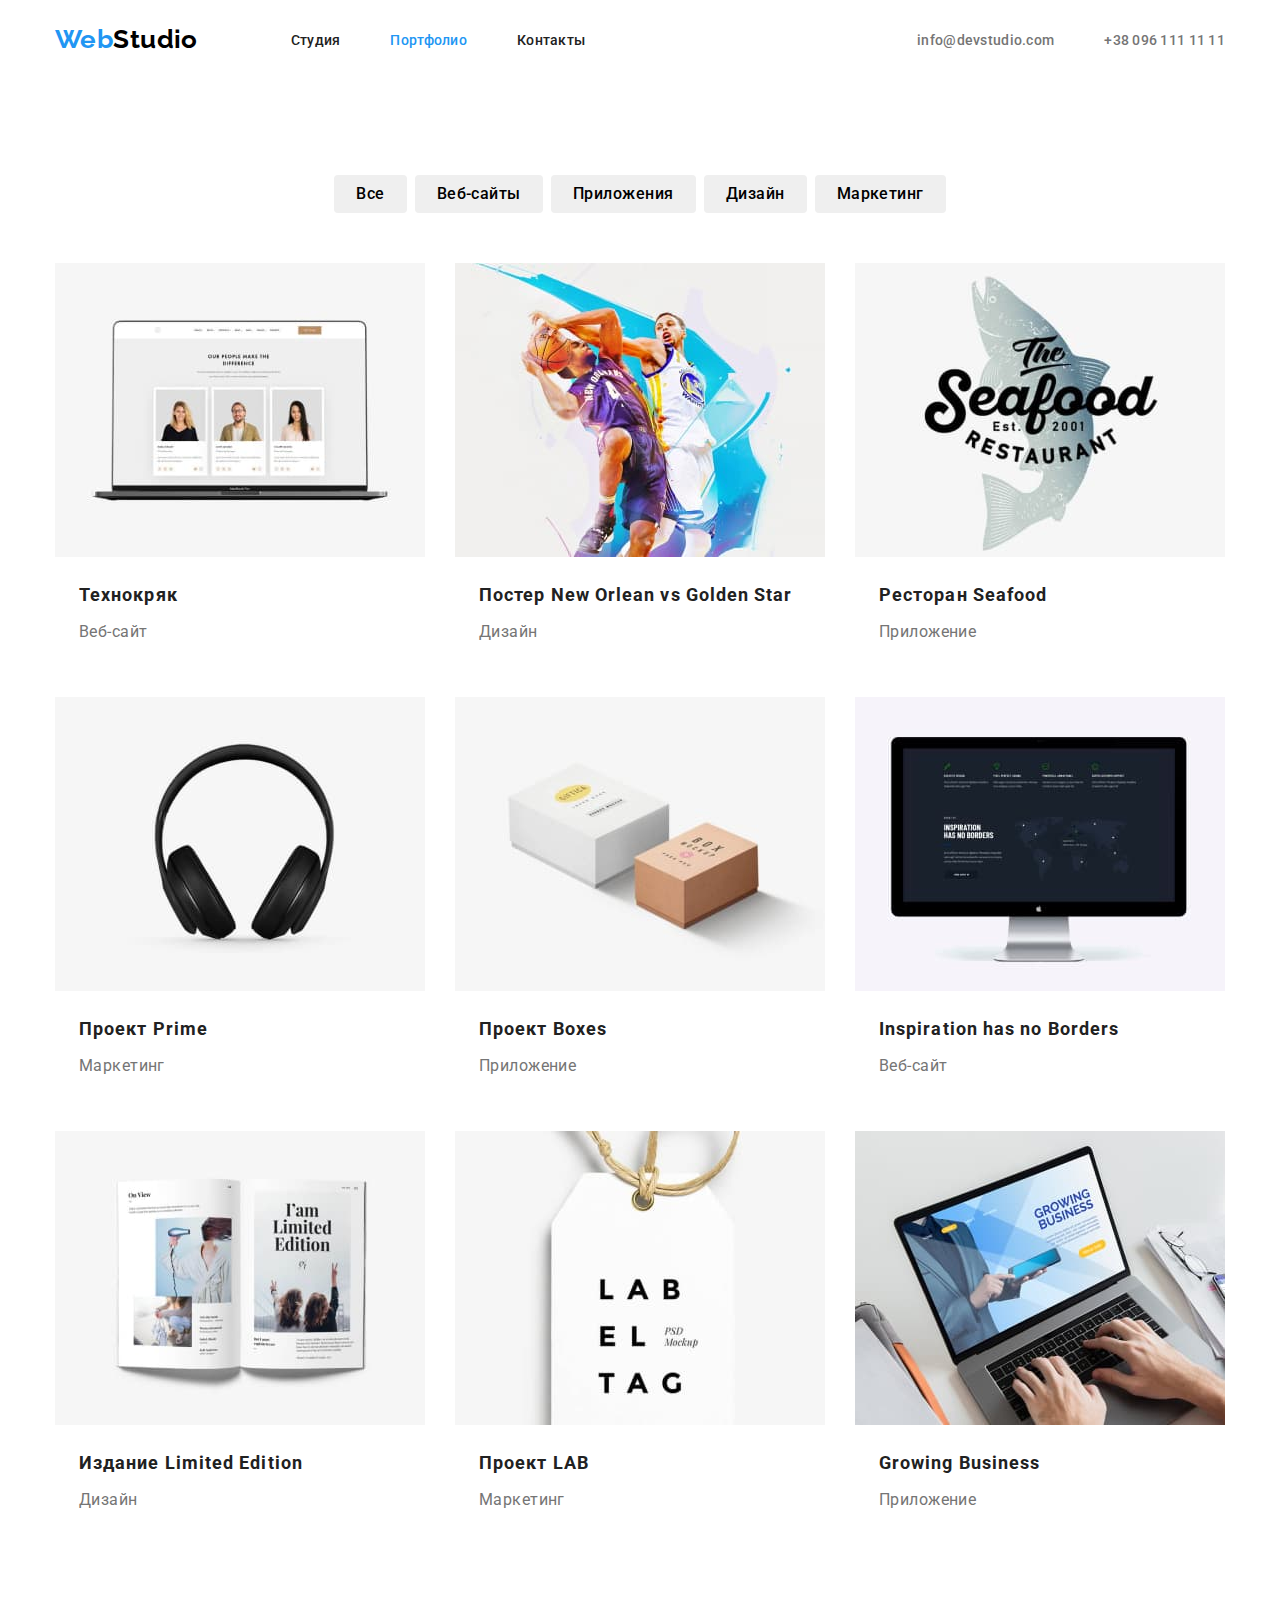
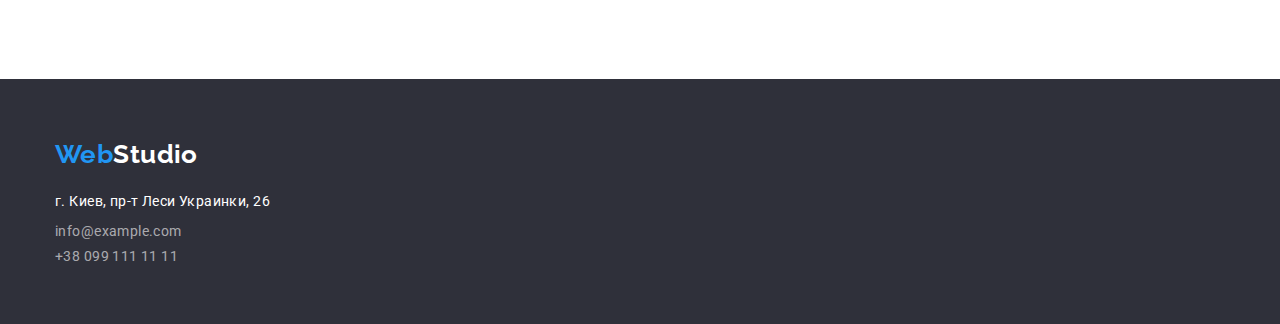
==== about.html @ 21d8de31 "Initial commit" ====
<!DOCTYPE html>
<html lang="ru">
  <head>
    <meta charset="UTF-8" />
    <meta http-equiv="X-UA-Compatible" content="IE=edge" />
    <meta name="viewport" content="width=device-width, initial-scale=1.0" />
    <title>WebStudio</title>
    <link rel="preconnect" href="https://fonts.googleapis.com" />
    <link rel="preconnect" href="https://fonts.gstatic.com" crossorigin />
    <link
      href="https://fonts.googleapis.com/css2?family=Raleway:wght@700&family=Roboto:wght@400;500;700&display=swap"
      rel="stylesheet"
    />
    <link rel="stylesheet" href="https://cdn.jsdelivr.net/npm/modern-normalize@1.1.0/modern-normalize.min.css">    <link rel="stylesheet" href="./css/styles.css" />
  </head>
  <body>
    <header class="page-header ">
      <div class="container page-header-container">
        <nav class="page-nav">
          <a class="logo link" href="./index.html"><span class="active">Web</span>Studio </a>
          <ul class="menu list">
            <li class="menu-list">
              <a class="menu-item link" href="./index.html">Студия</a>
            </li>
            <li class="menu-list">
              <a class="menu-item active link" href="about.html">Портфолио</a>
            </li>
            <li class="menu-list">
              <a class="menu-item link" href="./index.html">Контакты</a>
            </li>
          </ul>
        </nav>
        <ul class="contact list">
          <li class="item">
            <a class="mail-link link" href="mailto:info@devstudio.com" lang="en">info@devstudio.com</a>
          </li>
          <li class="item">
            <a class="phone-number list link" href="tel:+380961111111">+38 096 111 11 11</a>
          </li>
        </ul>
      </div>

    </header>
      <main>
        <section class="section projects">
          <div class="container">
            <h1 class="projects-title">Наши работы</h1>
            <ul class="filter-list">
              <li class="filter-item">
                <button class="button button-active" type="button">Все</button>
              </li>
              <li class="filter-item"><button class="button button-active" type="button">Веб-сайты</button></li>
              <li class="filter-item"><button class="button button-active" type="button">Приложения</button></li>
              <li class="filter-item"><button class="button button-active" type="button">Дизайн</button></li>
              <li class="filter-item"><button class="button button-active" type="button">Маркетинг</button></li>
            </ul>
                <ul class="project list">
                  <li>
                    <img src="./images/project/laptop.jpg" alt="laptop" />
                    <h2 class="name">Технокряк</h2>
                    <p class="technology">Веб-сайт</p>
                  </li>
                  <li>
                    <img src="./images/project/basket.jpg" alt="basket" />
                    <h2 class="name">Постер New Orlean vs Golden Star</h2>
                    <p class="technology">Дизайн</p>
                  </li>
                  <li>
                   <img src="./images/project/seafoot.jpg" alt="seafoot" />
                    <h2 class="name">Ресторан Seafood</h2>
                    <p class="technology">Приложение</p>
                  </li>
                  <li>
                    <img src="./images/project/prime.jpg" alt="prime" />
                    <h2 class="name">Проект Prime</h2>
                    <p class="technology">Маркетинг</p>
                  </li>
                  <li>
                    <img src="./images/project/box.jpg" alt="box" />
                    <h2 class="name">Проект Boxes</h2>
                    <p class="technology">Приложение</p>
                  </li>
                  <li>
                    <img src="./images/project/borders.jpg" alt="borders" />
                    <h2 class="name">Inspiration has no Borders</h2>
                    <p class="technology">Веб-сайт</p>
                  </li>
                  <li>
                    <img src="./images/project/limited.jpg" alt="limited" />
                    <h2 class="name">Издание Limited Edition</h2>
                    <p class="technology">Дизайн</p>
                  </li>
                  <li>
                    <img src="./images/project/lab.jpg" alt="lab" />
                    <h2 class="name">Проект LAB</h2>
                    <p class="technology" >Маркетинг</p>
  
                  </li>
                  <li>
                    <img
                      src="./images/project/growingbusiness.jpg"
                      alt="growingbusiness"
                    />
                    <h2 class="name">Growing Business</h2>
                    <p class="technology">Приложение</p>
                  </li>
                </ul>
          </div>
            </section>  
    </main>
    <footer class="footer ">
      <div class="container">
        <a class="logo-footer link" href="./index.html"><span class="active">Web</span>Studio </a>
        <address class="address">
          <div class="footer-contact">
            <ul class=" list">
              <li class="footer-list">
                <a class="maps-go link"
                  href="https://goo.gl/maps/N538ZTTaSPctqNAb8"
                  target="_blank"
                  rel="noopener noreferrer"
                  >г. Киев, пр-т Леси Украинки, 26
                </a>
              </li>
              <li class="footer-list">
                <a class="mail-link-footer link" href="mailto:info@example.com" lang="en">info@example.com</a>
              </li>
              <li class="footer-list">
                <a class="phone-number-footer link" href="tel:+380991111111">+38 099 111 11 11</a>
              </li>
            </ul>
          </div>
        </address>
      </div>
    </footer>
  </body>
</html>
---- css/styles.css ----
:root {
    --background: #FFFFFF;
    --text-color: #757575;
    --active-color: #2196f3;
    --title-color: #212121;
    --text-primary-color: #FFFFFF;
    --black: #000;
    --hero-color: #2f303a;
  }

  h1,
  h2,
  h3,
  p{
    margin-top: 0;
    margin-bottom: 0;
  }

  ul,ol{
    margin-top: 0;
    margin-bottom: 0;
    padding-left: 0;
  }

  img{
    display: block;
  }
  
  button{
    cursor: pointer;
  }

  .section{
    padding: 94px 0;
  }

  body {
    font-family: 'Roboto', sans-serif;
    font-size: 14px;
    letter-spacing: 0.03em;
    color: var(--text-color);
    background-color: var(--background);
  }

  .container{
    width: 1200px;
    margin-left: auto;
    margin-right: auto;
    padding-left: 15px;
    padding-right: 15px;
  }
  
  .list{
    list-style: none;
}

.link{
    text-decoration: none;
}



.logo{
    font-family: 'Raleway', sans-serif;
font-weight: 700;
font-size: 26px;
line-height: 1.20;
color: var(--black);
margin-right: 93px;
padding-top: 24px;
padding-bottom: 25px;
}

.menu-list,
.contact{
    list-style: none;
}

.menu{
  display: flex;
  align-items: center;
  padding-top: 32px;
  padding-bottom: 32px;
}

.menu-list:not(:last-child){
margin-right: 50px;
}
.active{
    color: var(--active-color);
}

.menu-item{
font-weight: 500;
line-height: 1.14;
letter-spacing: 0.02em;
color: var(--title-color);

}

.mail-link{
    font-weight: 500;
    line-height: 1.14;
    letter-spacing: 0.02em;
    color: var(--text-color);
}

.contact .item + .item {
  margin-left: 50px;
}
.phone-number{
font-weight: 500;
line-height: 1.14;
letter-spacing: 0.02em;
color: var(--text-color);
}

.menu-item.active,
.menu-item:focus,
.menu-item:hover,
.contact:focus,
.contact:hover{
  color: var(--active-color);
}

.contact{
  display: flex;
  align-items: center;
  margin-left: auto;
  padding-bottom: 32px;
  padding-top: 32px;

}

.mail-link:hover,
.mail-link:focus,
.mail-link-footer:hover,
.mail-link-footer:focus{
    color:  var(--active-color);
}

.phone-number:hover,
.phone-number:focus,
.phone-number-footer:hover,
.phone-number-footer:focus{
    color:  var(--active-color);
}



.hero {
  padding: 200px 0;
  background-color: var(--hero-color) ;
  text-align: center;
margin-right: auto;
margin-left: auto;
  }

.main-title{
  margin-top: 0;
  margin-bottom: 30px;
  margin-left: auto;
  margin-right: auto;
  width: 696px;
  font-weight: 900;
  font-size: 44px;
  line-height: 1.36;
  text-align: center;
  letter-spacing: 0.06em;
  text-transform: uppercase;
color:  var(--text-primary-color);

}

.modal-btn{
  display: inline-block;
  border: none;
  border-radius: 4px;
  padding: 10px 32px;
  min-width: 200px;
  font-family: 'Roboto';
  font-size: 16px;
  line-height: 1.88;
  align-items: center;
  letter-spacing: 0.06em;
  color: var(--text-primary-color);
  background-color: var(--active-color);
  cursor: pointer;
}



.modal-btn:hover,
.modal-btn:focus{
    color: var(--active-color);
    background-color: var(--text-primary-color);
}

.about-list{
  display: flex;
  flex-wrap: wrap;
  gap: 30px;
}

.about{
font-weight: 700;
font-size: 14px;
line-height: 1.14;
text-transform: uppercase;
color: var(--title-color);
margin-bottom: 10px;}

.about-description{
font-weight: 400;
line-height: 1.71;
flex-wrap: wrap;
width: 270px;
height: 70px;
}

.about-img{
  padding-top: 0;
}

.section-title{
font-weight: 700;
font-size: 36px;
line-height: 1.17;
text-align: center;
color: var(--title-color);
}

.work-progress{
  margin-top: 50px;
  display: flex;
  gap: 30px;
}

.team{
  background: #F5F4FA;
}

.team-item{
  background-color: var(--text-primary-color);
}

.employees{
margin-top: 50px;
  display: flex;
  gap: 30px;
}

.employees-name{
font-weight: 500;
font-size: 16px;
line-height: 1.19;
text-align: center;
color:var(--title-color);
margin-bottom: 10px;
padding-top: 30px;
}



.employees-position{
font-weight: 400;
font-size: 16px;
line-height: 1.19;
text-align: center;
padding-bottom: 30px;}


.maps-go{
  font-weight: 400;
  font-size: 14px;
  line-height: 1.71;  
  color: var(--text-primary-color);
}

.footer-list:not(:last-child) {
  margin-bottom: 9px;
}
.name{
font-weight: 700;
font-size: 18px;
line-height: 2;
letter-spacing: 0.06em;
color: var(--title-color);
padding-top: 20px;
padding-right: 24px;
padding-left: 24px;
margin-bottom: 4px;
}

.technology{
font-weight: 400;
font-size: 16px;
line-height: 1.88;
margin: 0;
padding-top: 0;
padding-left: 24px;
padding-bottom: 20px;
padding-right: 24px;
}

.footer{
    background-color: var(--hero-color);
    padding-top: 60px;
    padding-bottom: 60px;
}

.projects-title {
    font-size: 0;
    color: transparent;
  }
  
  .filter-list {
    list-style: none;
    display: flex;
  justify-content: center;
  margin-bottom: 50px;
  }

  .filter-item:not(:last-child){
    margin-right: 8px;
  }
  
  .project-title {
    font-size: 18px;
    line-height: 2;
    letter-spacing: 0.06em;
    color: var(--title-color);
  }
  
  .button:hover,
  .button:focus {
    color: var(--text-primary-color);
    background-color: var(--active-color);
  }



  .page-header .contact-link {
    color: var(--text-color);
  }

  .page-header-container{
    display: flex;
    align-items: center;
  }

  .page-nav{
    display: flex;
    align-items: center;
  }
  
.mail-link-footer,
.phone-number-footer{
  color: rgba(255, 255, 255, 0.6);
}

.logo-footer{
  font-family: 'Raleway', sans-serif;
  font-weight: 700;
  font-size: 26px;
  line-height: 1.20;
  color: var(--text-primary-color);
  display: block;
  margin-bottom: 20px;

}
.address{
  font-style: normal;
}

.button-active{
display: inline-block;
border: none;
border-radius: 4px;
margin-top: 0;
margin-bottom: 0;
padding: 6px 22px;
font-family: inherit;
font-weight: 500;
font-size: 16px;
line-height: 1.62;
text-align: center;
letter-spacing: 0.03em;
cursor: pointer;
}

.button-active:not(:last-child){
  margin-left: 8px;
}


.project{
  display: flex;
  flex-wrap: wrap;
  gap: 30px;
padding: 0;
padding-bottom: 50px;}
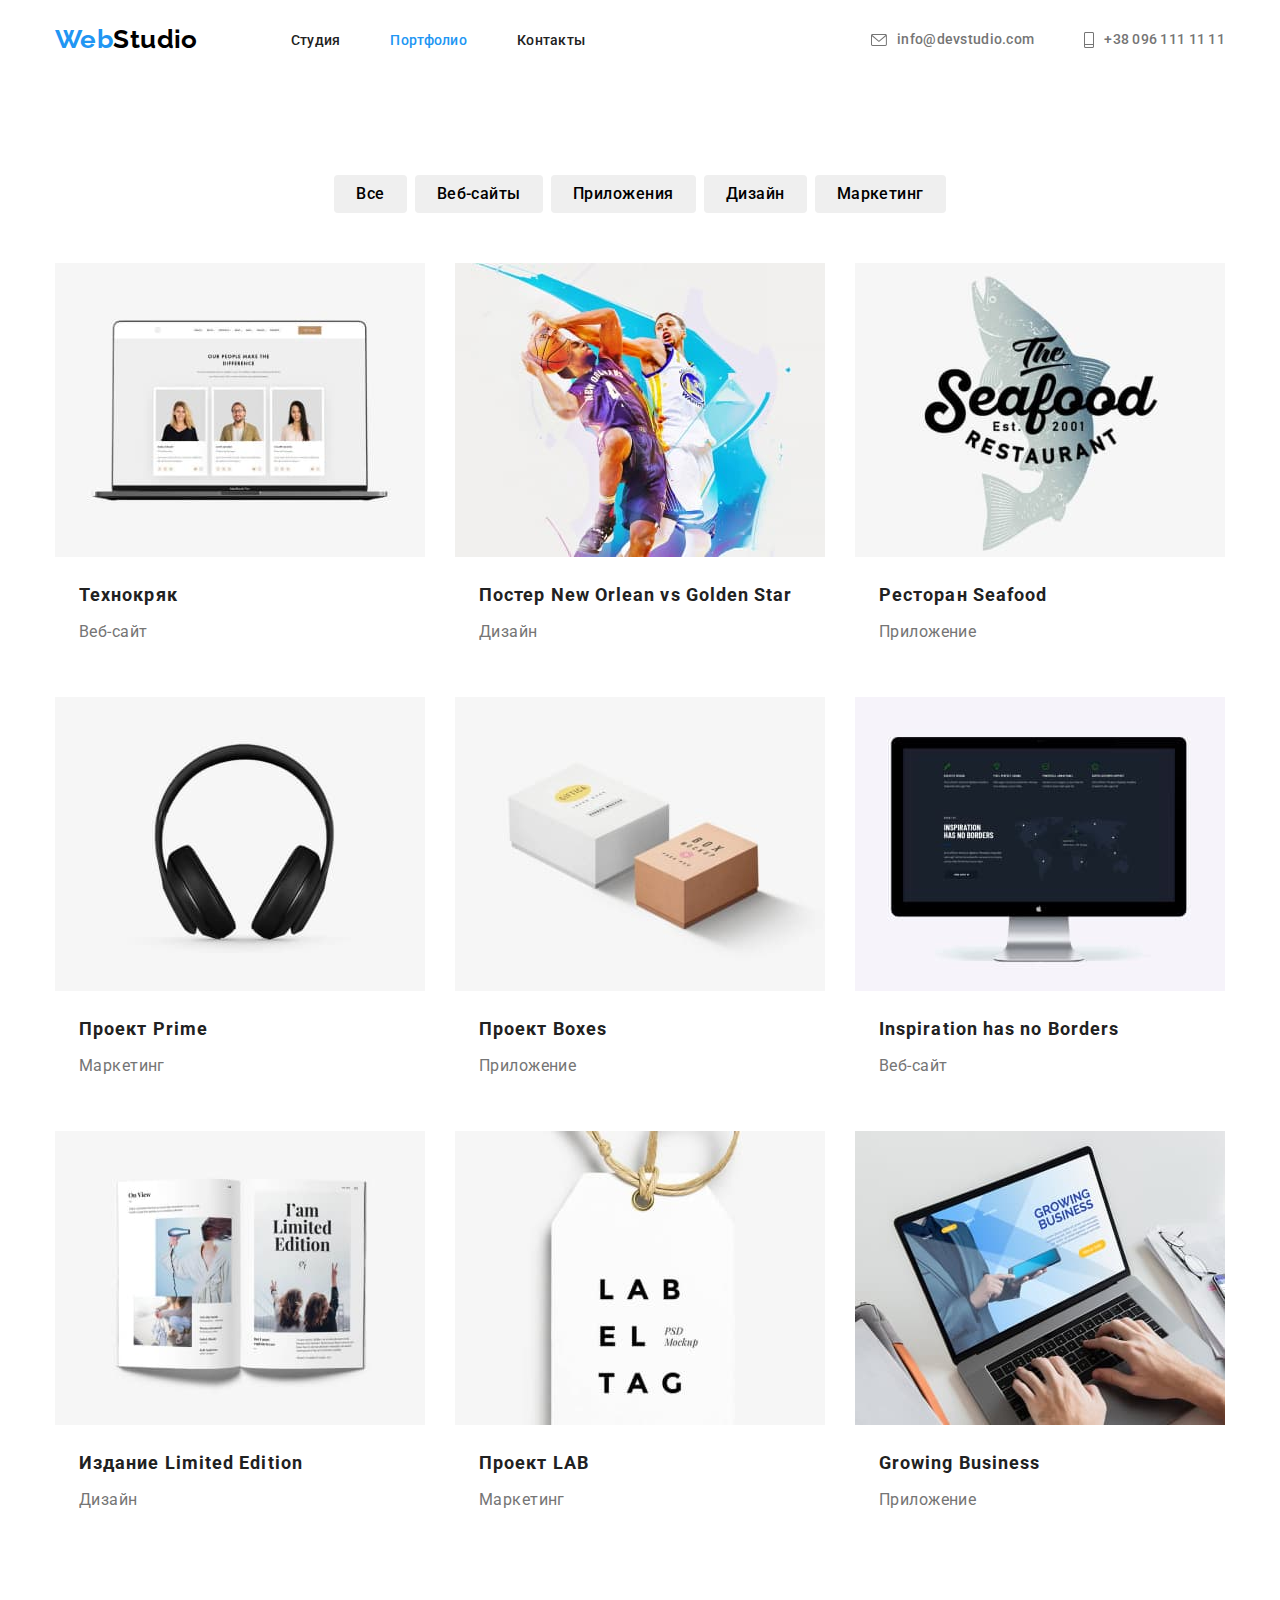
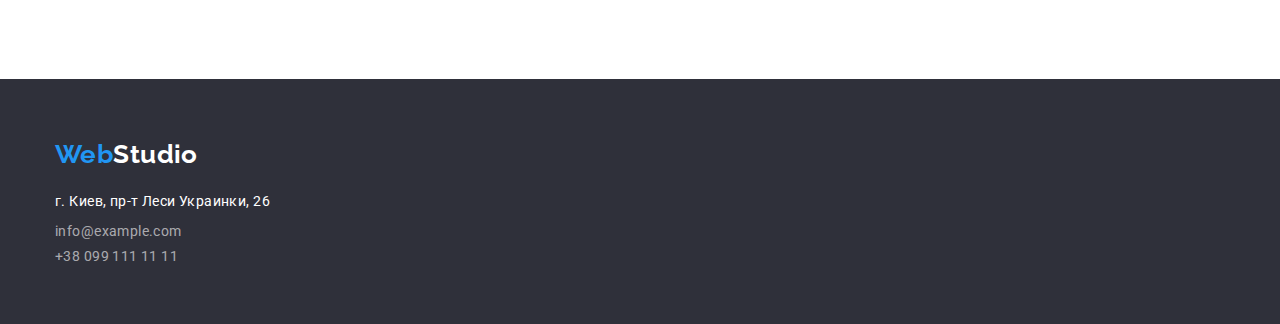
==== commit d6ef5d99: "update" ====
--- a/about.html
+++ b/about.html
@@ -30,12 +30,20 @@
             </li>
           </ul>
         </nav>
-        <ul class="contact list">
+        <ul class="contact list ">
           <li class="item">
-            <a class="mail-link link" href="mailto:info@devstudio.com" lang="en">info@devstudio.com</a>
+            <a class="mail-link link" href="mailto:info@devstudio.com" lang="en">
+              <svg class="nav-contacts-icon " width="16px" height="12px">
+                <use href="./images/symbol-defs.svg#icon-mail"></use>
+              </svg>
+
+              info@devstudio.com</a>
           </li>
           <li class="item">
-            <a class="phone-number list link" href="tel:+380961111111">+38 096 111 11 11</a>
+            <a class="phone-number link" href="tel:+380961111111">
+              <svg class="nav-contacts-icon " width="10px" height="16px">
+                <use href="./images/symbol-defs.svg#icon-phone"></use>
+              </svg>+38 096 111 11 11</a>
           </li>
         </ul>
       </div>
--- a/css/styles.css
+++ b/css/styles.css
@@ -6,6 +6,10 @@
     --text-primary-color: #FFFFFF;
     --black: #000;
     --hero-color: #2f303a;
+    --icon-color: #afb1b8;
+    --background-icon:#F5F4FA;
+    --icon-bg-color: rgba(255, 255, 255, 0.1);
+
   }
 
   h1,
@@ -69,6 +73,7 @@
 margin-right: 93px;
 padding-top: 24px;
 padding-bottom: 25px;
+display: block;
 }
 
 .menu-list,
@@ -99,21 +104,42 @@
 }
 
 .mail-link{
+
+    display: flex;
+    align-items: center;
+    padding-top: 32px;
+    padding-bottom: 32px;
     font-weight: 500;
+    font-size: 14px;
     line-height: 1.14;
     letter-spacing: 0.02em;
     color: var(--text-color);
+    fill: var(--icon-color);
+  }
+
+
+
+.nav-contacts-icon{
+  fill: currentColor;
+  margin-right: 10px;
 }
 
 .contact .item + .item {
   margin-left: 50px;
 }
 .phone-number{
-font-weight: 500;
-line-height: 1.14;
-letter-spacing: 0.02em;
-color: var(--text-color);
-}
+display: flex;
+  align-items: center;
+  padding-top: 32px;
+  padding-bottom: 32px;
+  font-weight: 500;
+  font-size: 14px;
+  line-height: 1.14;
+  letter-spacing: 0.02em;
+  color: var(--text-color);
+  fill: var(--icon-color);
+}
+
 
 .menu-item.active,
 .menu-item:focus,
@@ -127,8 +153,6 @@
   display: flex;
   align-items: center;
   margin-left: auto;
-  padding-bottom: 32px;
-  padding-top: 32px;
 
 }
 
@@ -154,6 +178,7 @@
   text-align: center;
 margin-right: auto;
 margin-left: auto;
+background-image: url(../images/backround/backround.jpg);
   }
 
 .main-title{
@@ -401,3 +426,166 @@
 padding: 0;
 padding-bottom: 50px;}
 
+.feature-icon {
+  display: flex;
+  flex-wrap: wrap;
+  align-content: center;
+  justify-content: center;
+    height: 120px;
+    margin-bottom: 30px;
+  background-color: var(--background-icon);
+  }
+
+    .feature-item-icon {
+      display: flex;
+      flex-wrap: wrap;
+    
+      width: 70px;
+      height: 70px;
+    }
+
+    .team-social-list {
+      display: flex;
+      gap: 10px;
+      justify-content: center;
+      margin: 0px;
+      padding-bottom: 30px;
+    }
+
+    .team-social-item {
+      display: flex;
+    
+      justify-content: center;
+    }
+
+    .team-social-link {
+      width: 44px;
+      height: 44px;
+      border-radius: 50%;
+      display: flex;
+      align-items: center;
+      justify-content: center;
+      fill: var(--icon-color);
+    }
+
+    .team-social-link:hover,
+    .team-social-link:focus {
+     fill: var(--text-primary-color);
+     background: var(--active-color);
+}
+     .team-social-icon {
+       width: 20px;
+       height: 20px;
+}
+
+.clients-list {
+  display: flex;
+  justify-content: center;
+  gap: 30px;
+  margin-top: 50px;
+}
+
+.clients-list-item {
+  width: calc((100% - 150px) / 6);}
+
+.clients-link {
+  display: flex;
+  flex-wrap: wrap;
+  height: 92px;
+  border: 1px solid var(--icon-color);
+  border-radius: 4px;
+  align-content: center;
+  justify-content: center;
+  fill: var(--icon-color);
+}
+
+.clients-link:hover,
+.clients-link:focus {
+  fill: var(--active-color);
+  border: 1px solid var(--active-color);
+}
+
+.social {
+  margin-left: 70px;
+}
+
+.social-title {
+  margin-bottom: 20px;
+  font-size: 14px;
+  line-height: 1.14;
+  text-transform: uppercase;
+  font-style: normal;
+  color: var(--background);
+}
+
+.social-list {
+  display: flex;
+  align-items: center;
+  justify-content: center;
+  gap: 10px;
+}
+
+.social-list-item {
+  display: flex;
+  flex-wrap: wrap;
+  width: 44px;
+  height: 44px;
+  border-radius: 50%;
+  background: var(--icon-bg-color);
+}
+
+.social-link {
+  width: 44px;
+  height: 44px;
+  border-radius: 50%;
+  display: flex;
+  flex-wrap: wrap;
+  align-content: center;
+  justify-content: center;
+  fill: var(--text-primary-color);
+}
+
+.social-item-logo {
+  width: 20px;
+  height: 20px;
+}
+
+.social-link:hover,
+.social-link:focus {
+  background: var(--active-color);
+}
+
+.footer-contact{
+  display: flex;
+  align-items: baseline;
+}
+
+.footer-address-social {
+  display: flex;
+  align-items: baseline;
+}
+
+.footer-list-item {
+  margin-bottom: 9px;
+}
+
+.footer-list :last-of-type {
+  margin-bottom: 0;
+  padding-bottom: 0;
+}
+
+
+.footer-list-item {
+  margin-bottom: 9px;
+}
+
+
+
+
+
+
+
+
+
+
+
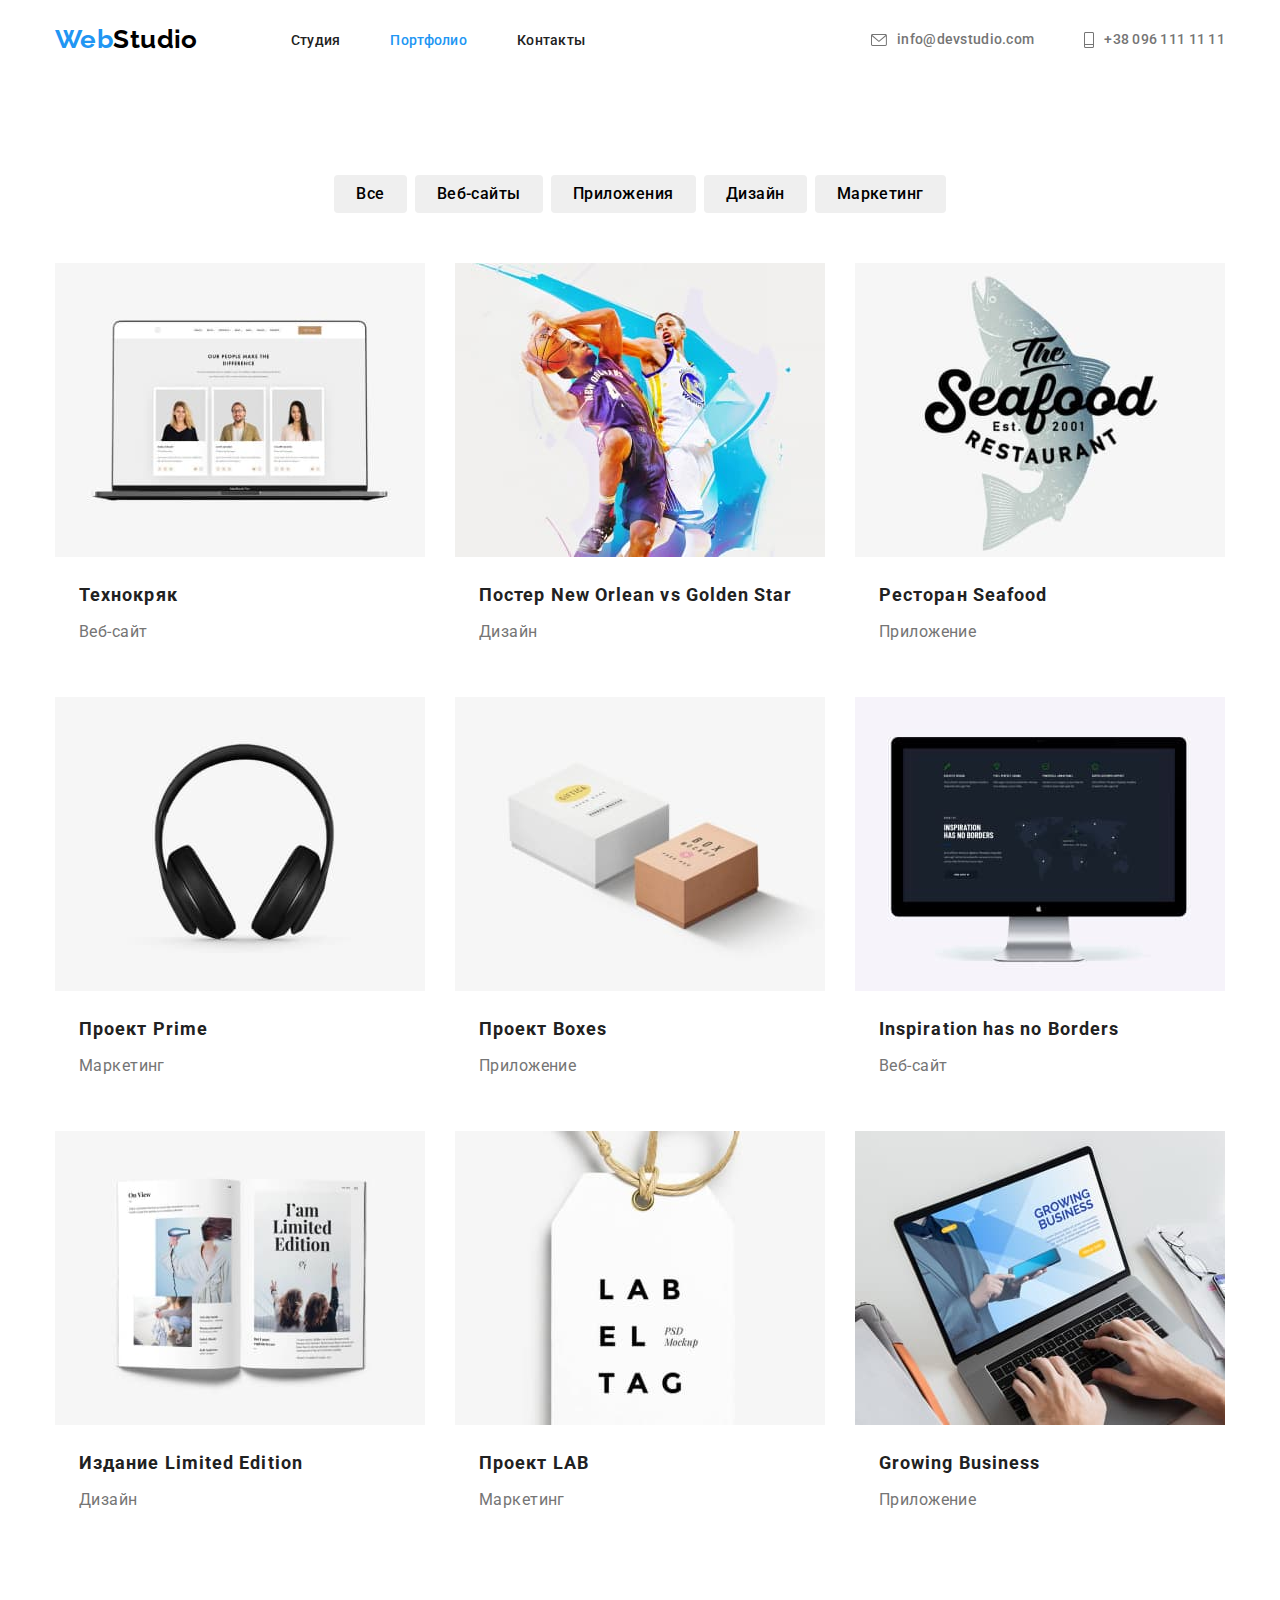
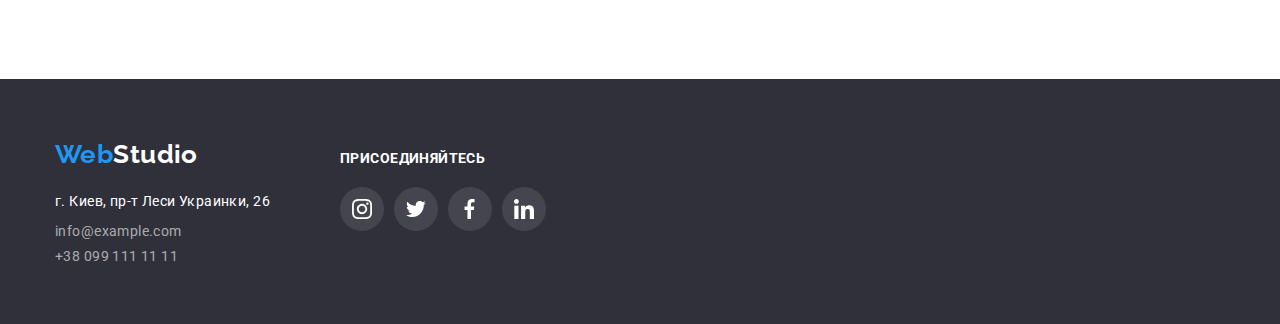
==== commit ef8c924a: "update" ====
--- a/about.html
+++ b/about.html
@@ -117,7 +117,8 @@
             </section>  
     </main>
     <footer class="footer ">
-      <div class="container">
+      <div class="container footer-address-social">
+        <div>
         <a class="logo-footer link" href="./index.html"><span class="active">Web</span>Studio </a>
         <address class="address">
           <div class="footer-contact">
@@ -140,6 +141,42 @@
           </div>
         </address>
       </div>
+          <div class="social">
+            <h3 class="social-title">присоединяйтесь</h3>
+            <ul class="social-list">
+              <li class="social-list-item">
+                <a class="social-link" href="">
+                  <svg class="social-item-logo">
+                    <use href="./images/symbol-defs.svg#icon-instagram"></use>
+                  </svg>
+                </a>
+              </li>
+              <li class="social-list-item">
+                <a class="social-link" href="">
+                  <svg class="social-item-logo">
+                    <use href="./images/symbol-defs.svg#icon-twitter"></use>
+                  </svg>
+                </a>
+              </li>
+              <li class="social-list-item">
+                <a class="social-link" href="">
+                  <svg class="social-item-logo">
+                    <use href="./images/symbol-defs.svg#icon-facebook"></use>
+                  </svg>
+                </a>
+              </li>
+              <li class="social-list-item">
+                <a class="social-link" href="">
+                  <svg class="social-item-logo">
+                    <use href="./images/symbol-defs.svg#icon-in"></use>
+                  </svg>
+                </a>
+              </li>
+            </ul>
+          </div>
+        </address>
+      </div>
+    </div>
     </footer>
   </body>
 </html>--- a/css/styles.css
+++ b/css/styles.css
@@ -579,13 +579,18 @@
   margin-bottom: 9px;
 }
 
-
-
-
-
-
-
-
-
-
-
+.footer-address-social {
+  display: flex;
+  align-items: baseline;
+}
+
+
+
+
+
+
+
+
+
+
+
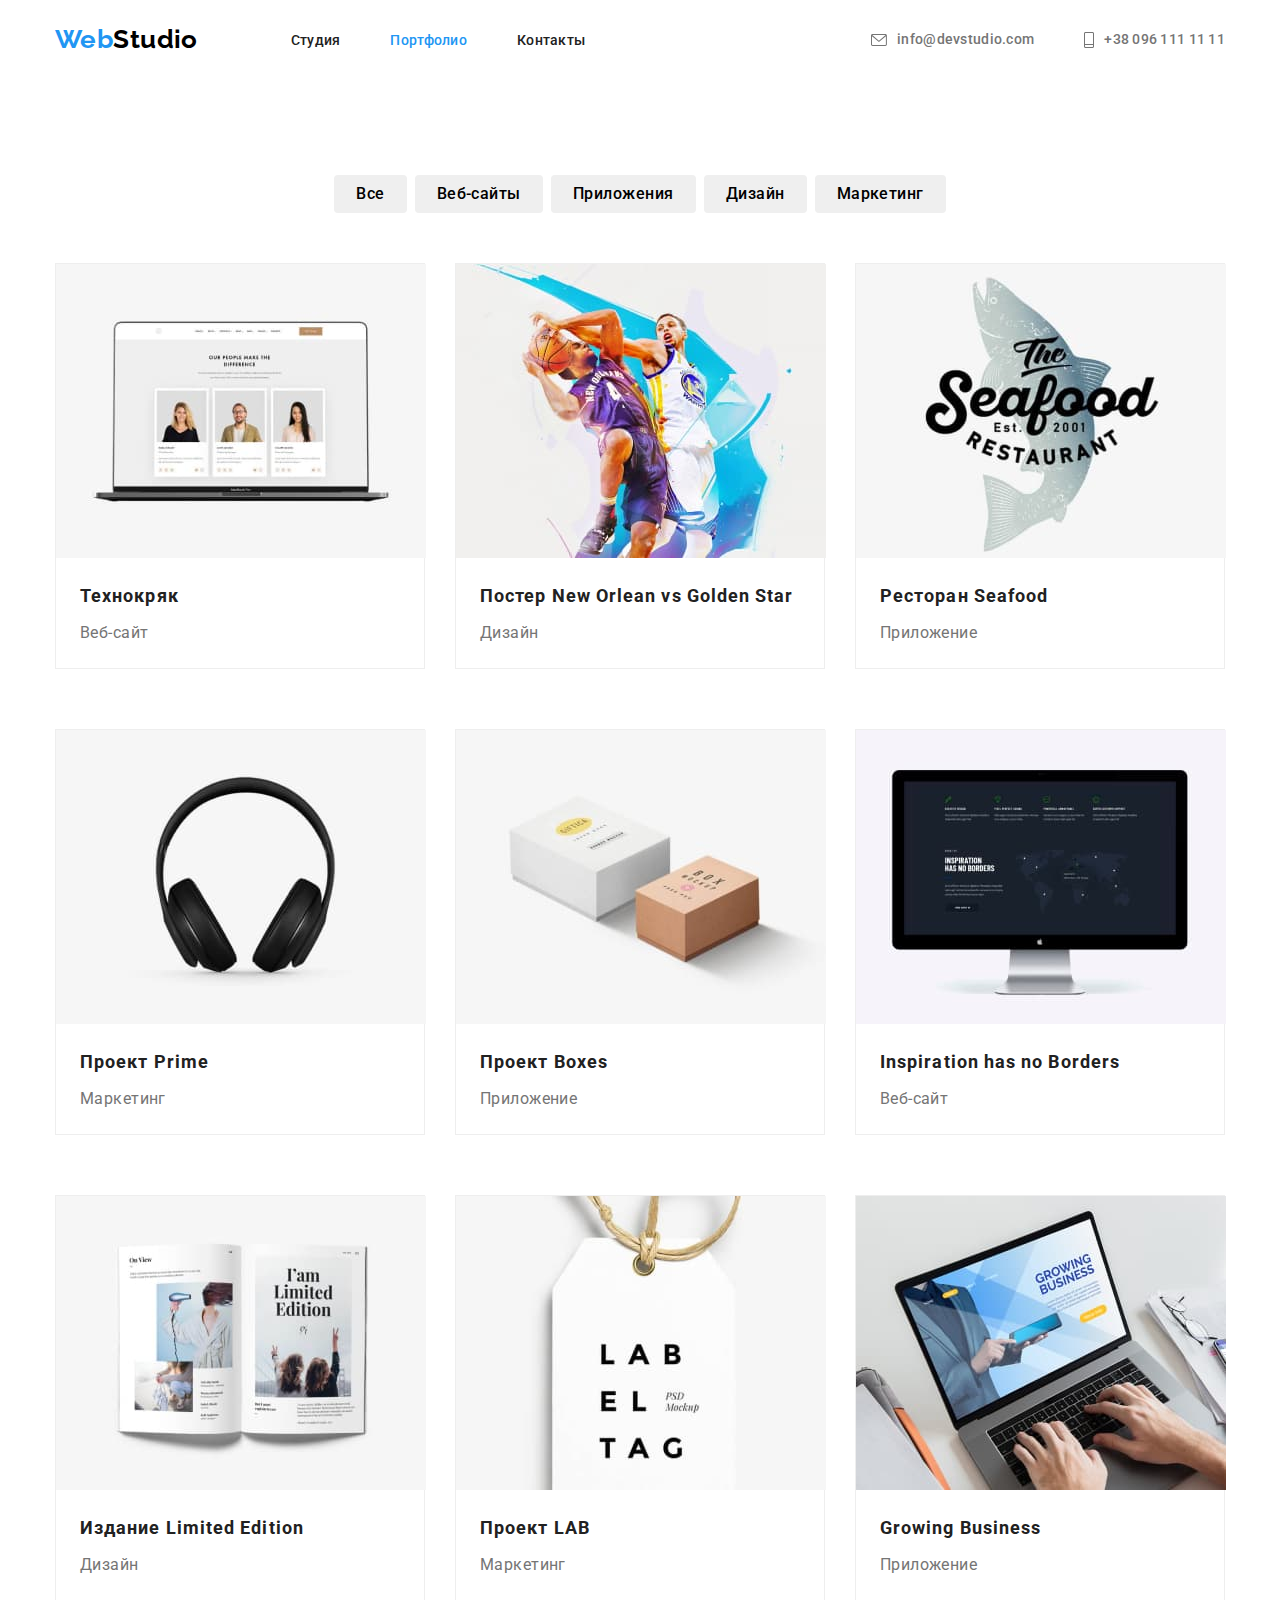
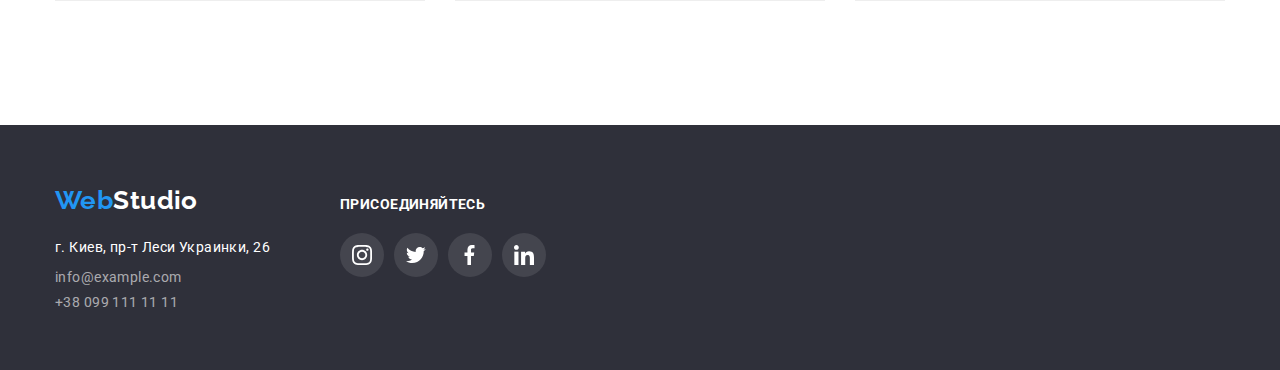
==== commit 0973bf5e: "update" ====
--- a/about.html
+++ b/about.html
@@ -57,60 +57,77 @@
               <li class="filter-item">
                 <button class="button button-active" type="button">Все</button>
               </li>
-              <li class="filter-item"><button class="button button-active" type="button">Веб-сайты</button></li>
-              <li class="filter-item"><button class="button button-active" type="button">Приложения</button></li>
-              <li class="filter-item"><button class="button button-active" type="button">Дизайн</button></li>
-              <li class="filter-item"><button class="button button-active" type="button">Маркетинг</button></li>
+              <li class="filter-item"><button class="button button-active button.current," type="button">Веб-сайты</button></li>
+              <li class="filter-item"><button class="button button-active button.current," type="button">Приложения</button></li>
+              <li class="filter-item"><button class="button button-active button.current," type="button">Дизайн</button></li>
+              <li class="filter-item"><button class="button button-active button.current," type="button">Маркетинг</button></li>
             </ul>
                 <ul class="project list">
-                  <li>
-                    <img src="./images/project/laptop.jpg" alt="laptop" />
-                    <h2 class="name">Технокряк</h2>
-                    <p class="technology">Веб-сайт</p>
+                  <li class="product-item  ">
+                    <a href="" class="product-link link">
+                      <img src="./images/project/laptop.jpg" alt="laptop" />
+                      <h2 class="name">Технокряк</h2>
+                      <p class="technology">Веб-сайт</p>
+                    </a>
                   </li>
-                  <li>
-                    <img src="./images/project/basket.jpg" alt="basket" />
-                    <h2 class="name">Постер New Orlean vs Golden Star</h2>
-                    <p class="technology">Дизайн</p>
+                  <li class="product-item  ">
+                    <a href="" class="product-link link">
+                      <img src="./images/project/basket.jpg" alt="basket" />
+                      <h2 class="name">Постер New Orlean vs Golden Star</h2>
+                      <p class="technology">Дизайн</p>
+                    </a>
                   </li>
-                  <li>
-                   <img src="./images/project/seafoot.jpg" alt="seafoot" />
+                  <li class="product-item  ">
+                   <a href=""class="product-link link"> 
+                    <img src="./images/project/seafoot.jpg" alt="seafoot" />
                     <h2 class="name">Ресторан Seafood</h2>
                     <p class="technology">Приложение</p>
+                   </a>
                   </li>
-                  <li>
-                    <img src="./images/project/prime.jpg" alt="prime" />
-                    <h2 class="name">Проект Prime</h2>
-                    <p class="technology">Маркетинг</p>
+                  <li class="product-item  ">
+                    <a href="" class="product-link link">
+                      <img src="./images/project/prime.jpg" alt="prime" />
+                      <h2 class="name">Проект Prime</h2>
+                      <p class="technology">Маркетинг</p>
+                    </a>
                   </li>
-                  <li>
-                    <img src="./images/project/box.jpg" alt="box" />
-                    <h2 class="name">Проект Boxes</h2>
-                    <p class="technology">Приложение</p>
+                  <li class="product-item  ">
+                    <a href="" class="product-link link">
+                      <img src="./images/project/box.jpg" alt="box" />
+                      <h2 class="name">Проект Boxes</h2>
+                      <p class="technology">Приложение</p>
+                    </a>
                   </li>
-                  <li>
-                    <img src="./images/project/borders.jpg" alt="borders" />
-                    <h2 class="name">Inspiration has no Borders</h2>
-                    <p class="technology">Веб-сайт</p>
+                  <li class="product-item  ">
+                    <a href="" class="product-link link">
+                      <img src="./images/project/borders.jpg" alt="borders" />
+                      <h2 class="name">Inspiration has no Borders</h2>
+                      <p class="technology">Веб-сайт</p>
+                    </a>
                   </li>
-                  <li>
-                    <img src="./images/project/limited.jpg" alt="limited" />
-                    <h2 class="name">Издание Limited Edition</h2>
-                    <p class="technology">Дизайн</p>
+                  <li class="product-item  ">
+                    <a href="" class="product-link link">
+                      <img src="./images/project/limited.jpg" alt="limited" />
+                      <h2 class="name">Издание Limited Edition</h2>
+                      <p class="technology">Дизайн</p>
+                    </a>
                   </li>
-                  <li>
-                    <img src="./images/project/lab.jpg" alt="lab" />
-                    <h2 class="name">Проект LAB</h2>
-                    <p class="technology" >Маркетинг</p>
-  
+                  <li class="product-item  ">
+                    <a href="" class="product-link link">
+                      <img src="./images/project/lab.jpg" alt="lab" />
+                      <h2 class="name">Проект LAB</h2>
+                      <p class="technology" >Маркетинг</p>
+                    </a>
                   </li>
-                  <li>
-                    <img
+                  <li class="product-item  ">
+                    <a href="" class="product-link link">
+                      <img
                       src="./images/project/growingbusiness.jpg"
                       alt="growingbusiness"
                     />
                     <h2 class="name">Growing Business</h2>
                     <p class="technology">Приложение</p>
+                    </a>
                   </li>
                 </ul>
           </div>
--- a/css/styles.css
+++ b/css/styles.css
@@ -9,7 +9,7 @@
     --icon-color: #afb1b8;
     --background-icon:#F5F4FA;
     --icon-bg-color: rgba(255, 255, 255, 0.1);
-
+    --border-color: #eeeeee;
   }
 
   h1,
@@ -176,9 +176,14 @@
   padding: 200px 0;
   background-color: var(--hero-color) ;
   text-align: center;
+  max-width: 1600px;
 margin-right: auto;
 margin-left: auto;
-background-image: url(../images/backround/backround.jpg);
+background-repeat: no-repeat;
+background-image:linear-gradient(to right, rgba(47, 48, 58, 0.4), rgba(47, 48, 58, 0.4)),
+ url(../images/backround/backround.jpg);
+ background-position: center;
+ background-size: cover;
   }
 
 .main-title{
@@ -292,7 +297,7 @@
 font-size: 16px;
 line-height: 1.19;
 text-align: center;
-padding-bottom: 30px;}
+margin-bottom: 16px;}
 
 
 .maps-go{
@@ -326,6 +331,7 @@
 padding-left: 24px;
 padding-bottom: 20px;
 padding-right: 24px;
+color: var(--text-color)
 }
 
 .footer{
@@ -357,10 +363,13 @@
     color: var(--title-color);
   }
   
-  .button:hover,
+  .button.current,
+    .button:hover,
   .button:focus {
     color: var(--text-primary-color);
     background-color: var(--active-color);
+    box-shadow: 0px 3px 1px rgba(0, 0, 0, 0.1), 0px 1px 2px rgba(0, 0, 0, 0.08),
+    0px 2px 2px rgba(0, 0, 0, 0.12);
   }
 
 
@@ -412,6 +421,7 @@
 text-align: center;
 letter-spacing: 0.03em;
 cursor: pointer;
+
 }
 
 .button-active:not(:last-child){
@@ -424,7 +434,7 @@
   flex-wrap: wrap;
   gap: 30px;
 padding: 0;
-padding-bottom: 50px;}
+}
 
 .feature-icon {
   display: flex;
@@ -560,14 +570,7 @@
   align-items: baseline;
 }
 
-.footer-address-social {
-  display: flex;
-  align-items: baseline;
-}
-
-.footer-list-item {
-  margin-bottom: 9px;
-}
+
 
 .footer-list :last-of-type {
   margin-bottom: 0;
@@ -575,22 +578,32 @@
 }
 
 
-.footer-list-item {
-  margin-bottom: 9px;
-}
-
 .footer-address-social {
   display: flex;
   align-items: baseline;
 }
 
 
-
-
-
-
-
-
-
-
-
+  .product-item {
+    background-color: var(--text-primary-color);
+    border: 1px solid var(--border-color);
+    width: calc((100% - 60px) / 3);
+  margin-bottom: 30px;
+  }
+
+
+  .product-link:hover,
+.product-link:focus {
+  display: block;
+  box-shadow: 0px 1px 1px rgba(0, 0, 0, 0.12), 0px 4px 4px rgba(0, 0, 0, 0.06),
+    1px 4px 6px rgba(0, 0, 0, 0.16);
+}
+
+
+
+
+
+
+
+
+
